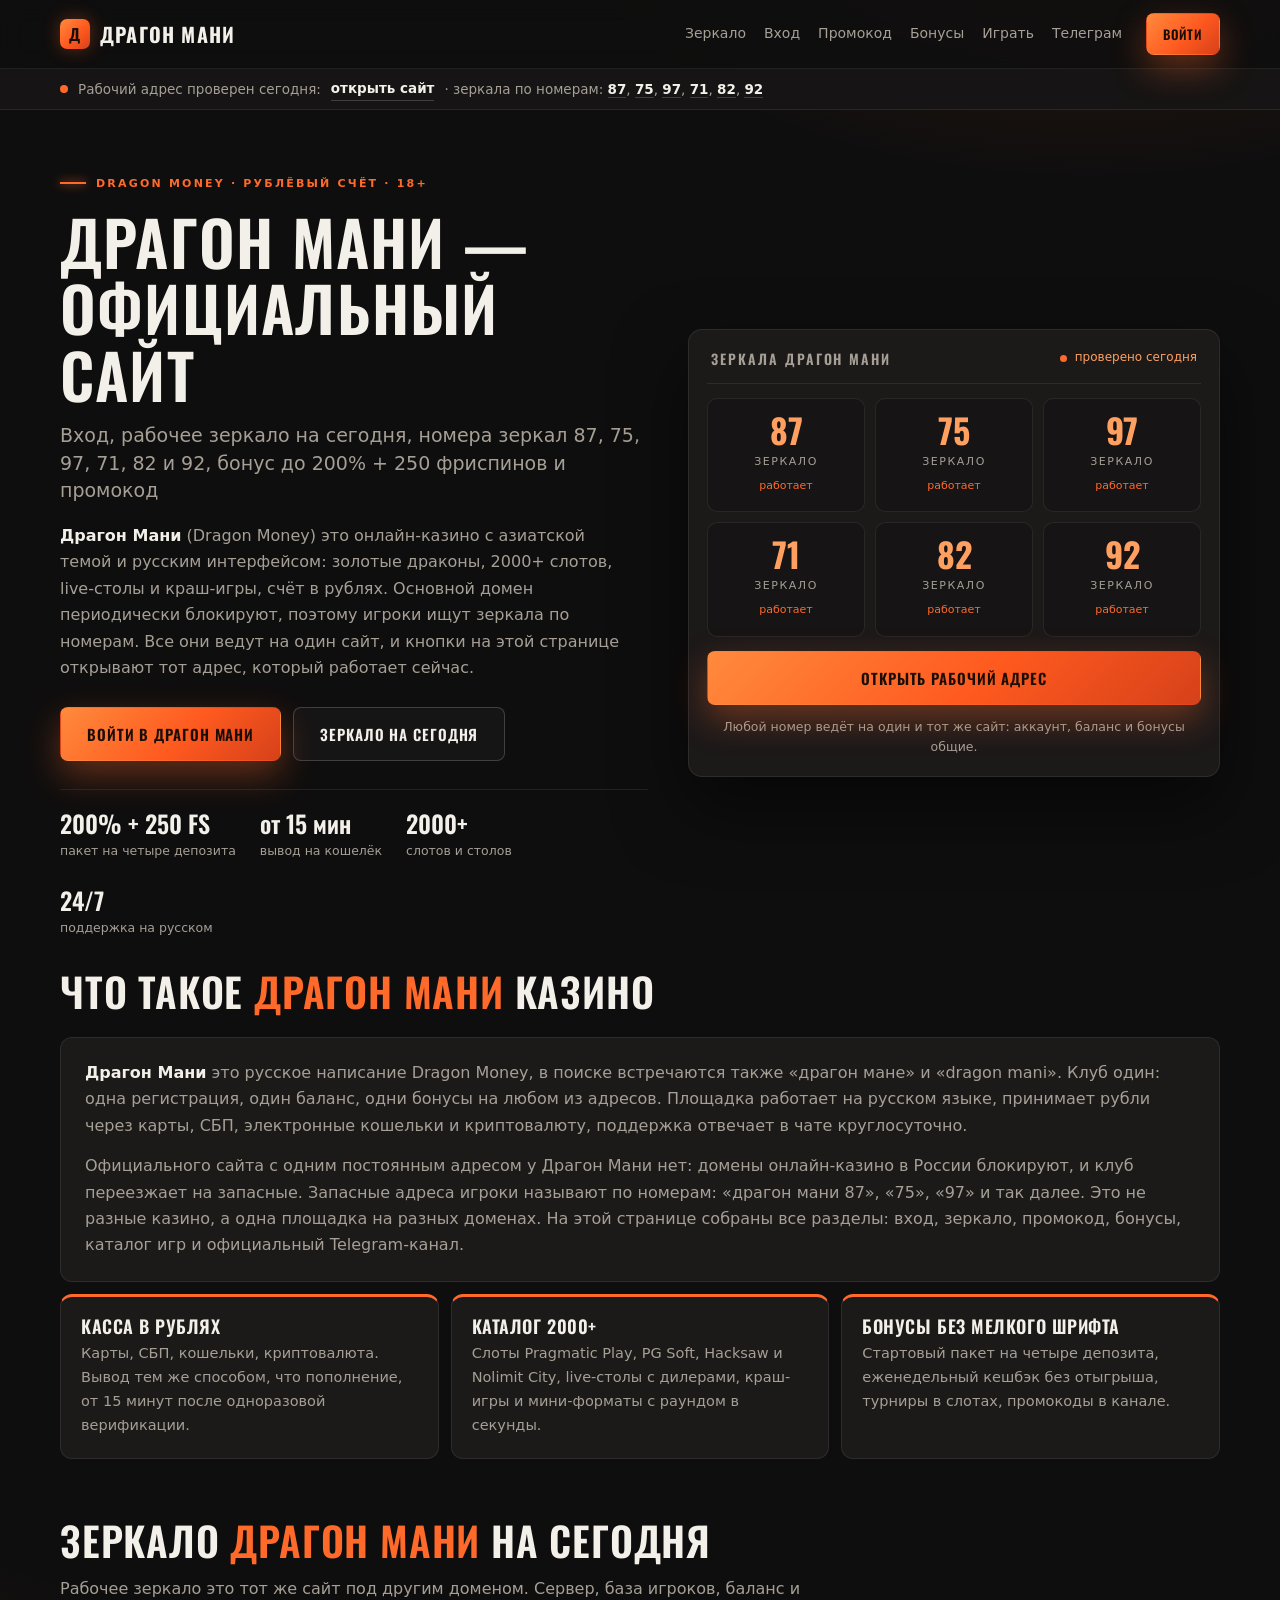
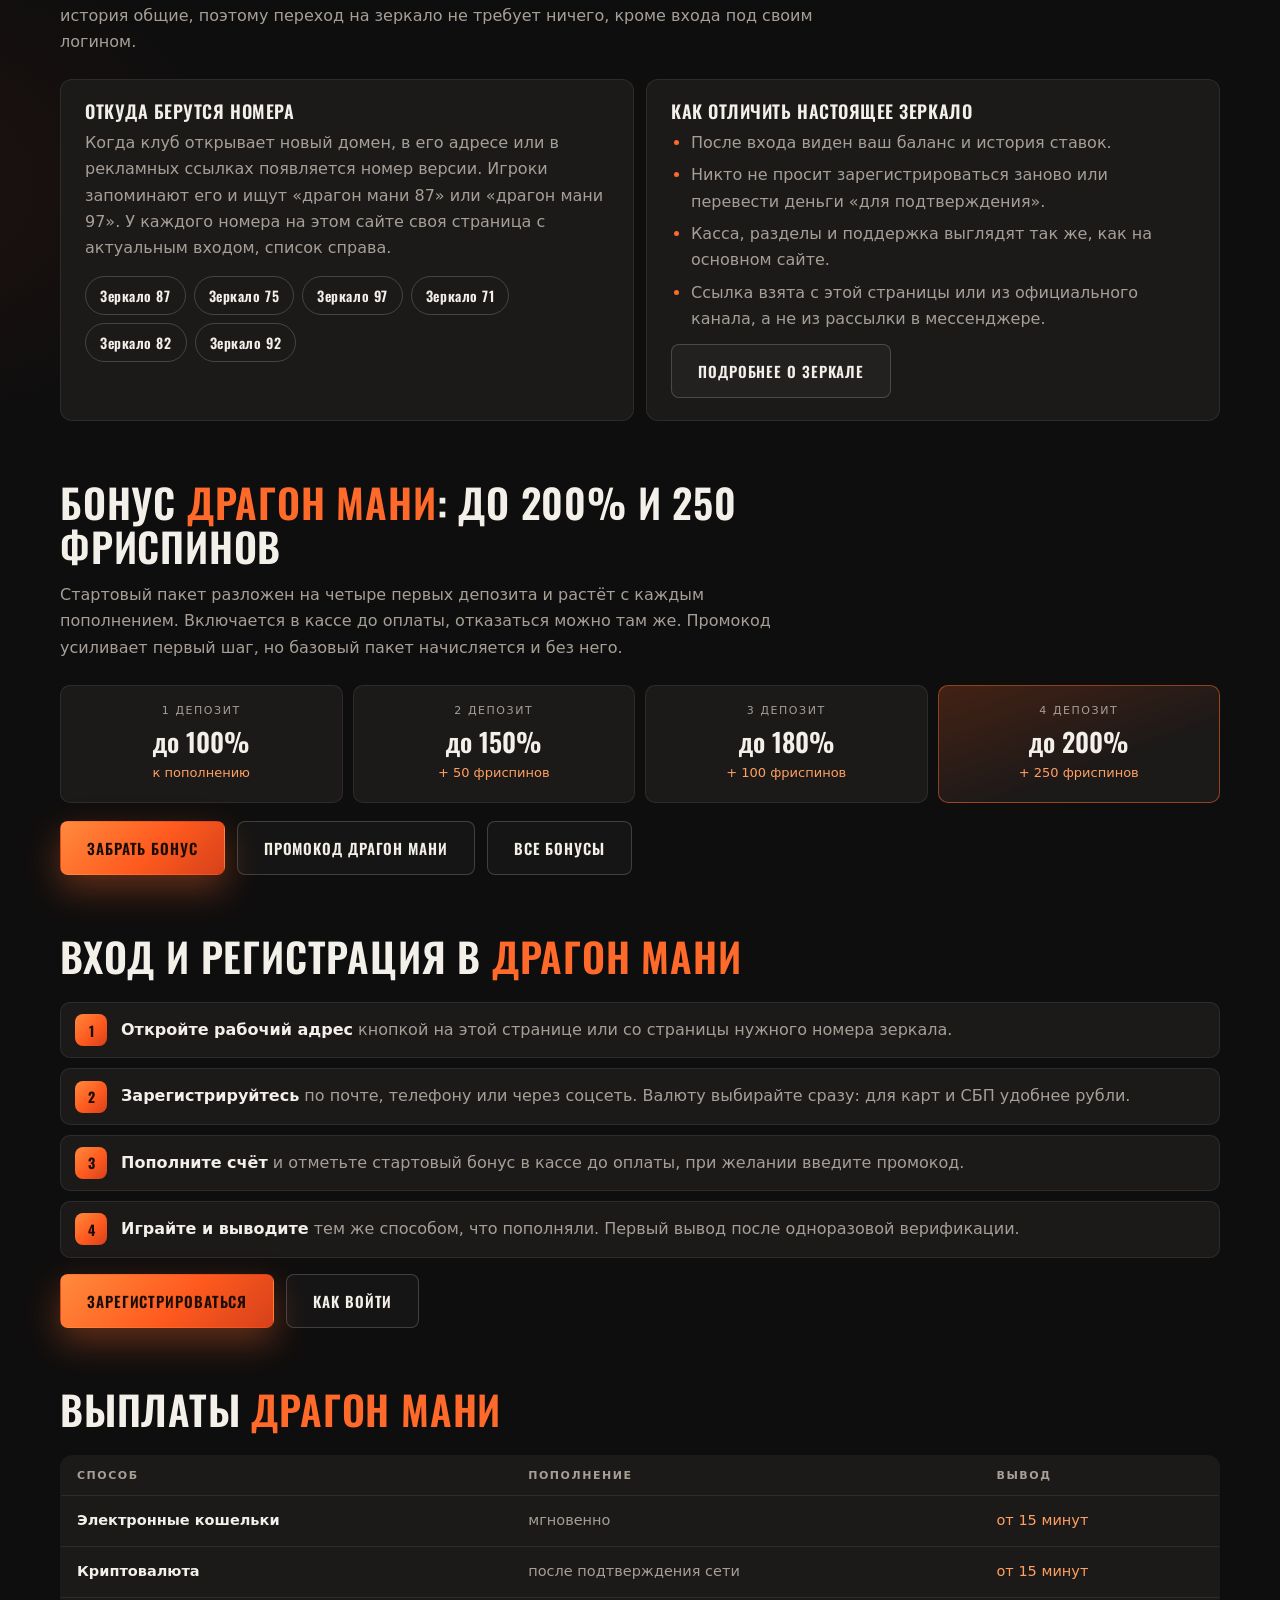
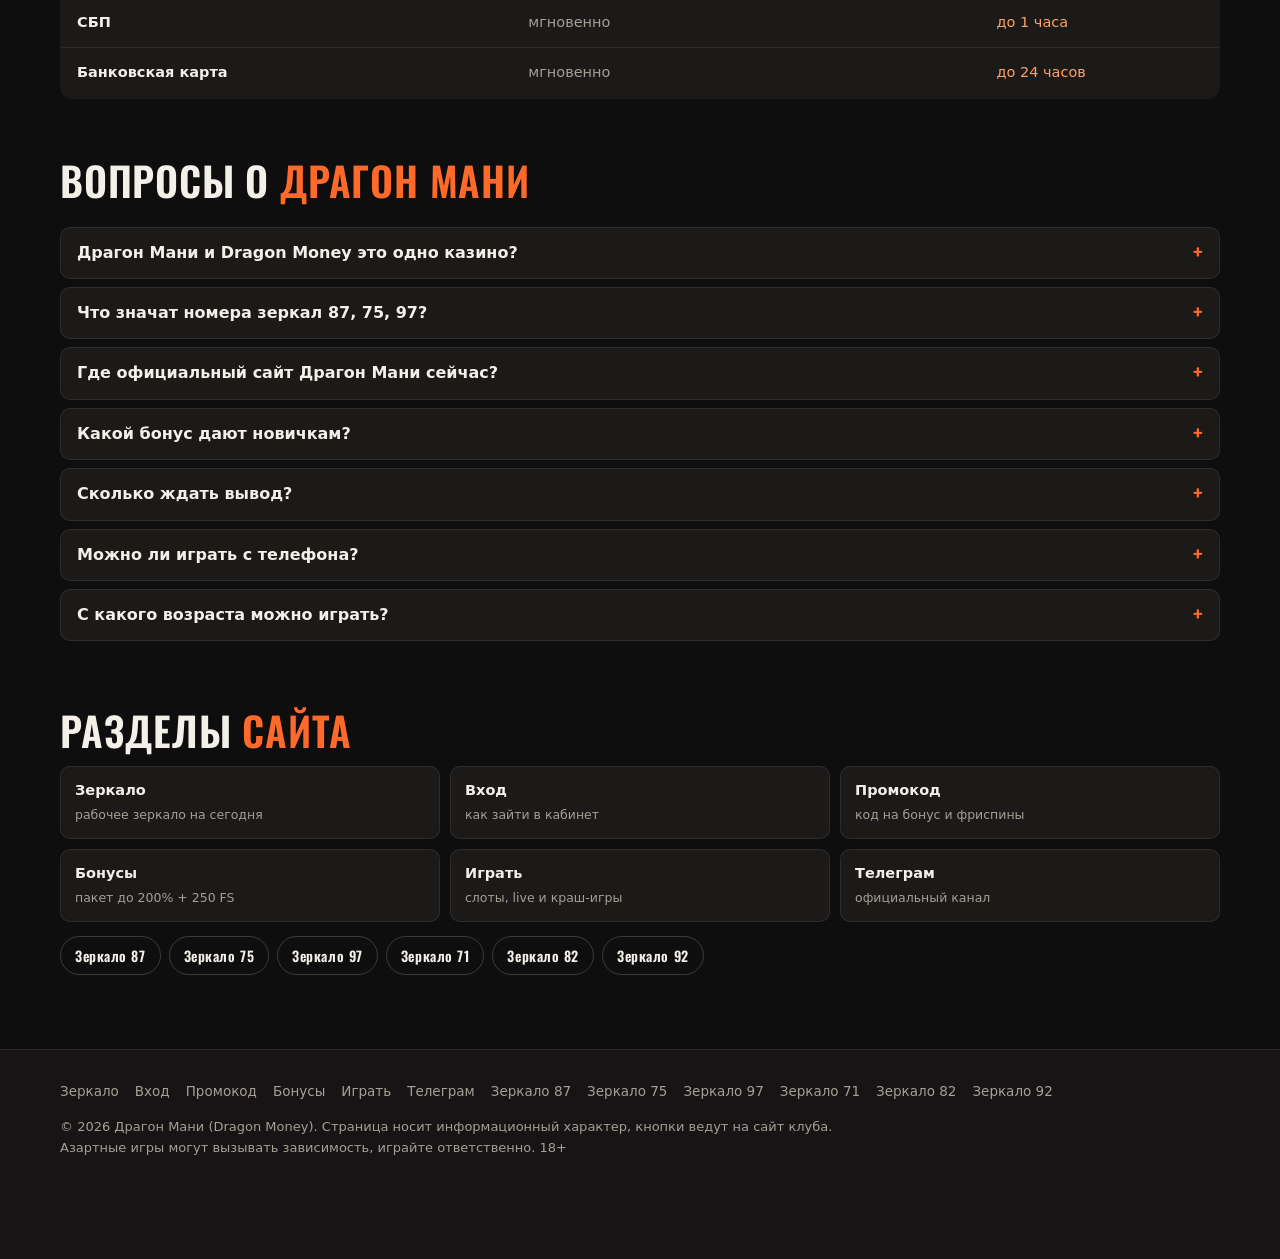
==== index.html @ caa9f5d5 "Драгон Мани: сайт под кириллический кластер, 13 страниц, зеркала по номерам Co-Authored-By: Claude F" ====
<!DOCTYPE html>
<html lang="ru">
<head>
<meta charset="utf-8">
<meta name="viewport" content="width=device-width, initial-scale=1">
<title>Драгон Мани — официальный сайт Dragon Money: вход, зеркало на сегодня, номера зеркал и бонус</title>
<meta name="description" content="Драгон Мани (Dragon Money): официальный сайт, вход, рабочее зеркало на сегодня и зеркала по номерам 87, 75, 97, 71, 82, 92. Бонус до 200% + 250 фриспинов, промокод, вывод от 15 минут. 18+.">
<meta name="robots" content="index, follow, max-image-preview:large, max-snippet:-1">
<link rel="canonical" href="https://dragonmani.moscow/">
<link rel="icon" href="/favicon.svg" type="image/svg+xml">
<meta name="theme-color" content="#0f0e0e">
<meta property="og:type" content="website"><meta property="og:locale" content="ru_RU"><meta property="og:site_name" content="Драгон Мани">
<meta property="og:title" content="Драгон Мани — официальный сайт Dragon Money: вход, зеркало на сегодня, номера зеркал и бонус"><meta property="og:description" content="Драгон Мани (Dragon Money): официальный сайт, вход, рабочее зеркало на сегодня и зеркала по номерам 87, 75, 97, 71, 82, 92. Бонус до 200% + 250 фриспинов, промокод, вывод от 15 минут. 18+."><meta property="og:url" content="https://dragonmani.moscow/"><meta property="og:image" content="https://dragonmani.moscow/og.png"><meta property="og:image:width" content="1200"><meta property="og:image:height" content="630">
<link rel="stylesheet" href="/css/style.css?v=1">
<!-- Yandex.Metrika counter --><script type="text/javascript">(function(m,e,t,r,i,k,a){m[i]=m[i]||function(){(m[i].a=m[i].a||[]).push(arguments)};m[i].l=1*new Date();for(var j=0;j<document.scripts.length;j++){if(document.scripts[j].src===r){return;}}k=e.createElement(t),a=e.getElementsByTagName(t)[0],k.async=1,k.src=r,a.parentNode.insertBefore(k,a)})(window,document,"script","https://mc.yandex.ru/metrika/tag.js?id=113895550","ym");ym(113895550,"init",{ssr:true,webvisor:false,clickmap:true,ecommerce:"dataLayer",accurateTrackBounce:true,trackLinks:true});</script><noscript><div><img src="https://mc.yandex.ru/watch/113895550" style="position:absolute;left:-9999px;" alt=""></div></noscript><!-- /Yandex.Metrika counter -->
<script type="application/ld+json">
{
 "@context": "https://schema.org",
 "@graph": [
  {
   "@type": "Organization",
   "@id": "https://dragonmani.moscow/#org",
   "name": "Драгон Мани",
   "alternateName": [
    "Dragon Money",
    "драгон мане"
   ],
   "url": "https://dragonmani.moscow/"
  },
  {
   "@type": "WebSite",
   "@id": "https://dragonmani.moscow/#website",
   "url": "https://dragonmani.moscow/",
   "name": "Драгон Мани — официальный сайт",
   "inLanguage": "ru-RU"
  },
  {
   "@type": "FAQPage",
   "@id": "https://dragonmani.moscow/#faq",
   "mainEntity": [
    {
     "@type": "Question",
     "name": "Драгон Мани и Dragon Money это одно казино?",
     "acceptedAnswer": {
      "@type": "Answer",
      "text": "Да. «Драгон Мани» это русское написание Dragon Money. Сайт, аккаунт и бонусы одни и те же на любом адресе."
     }
    },
    {
     "@type": "Question",
     "name": "Что значат номера зеркал 87, 75, 97?",
     "acceptedAnswer": {
      "@type": "Answer",
      "text": "Это версии запасных адресов. Игроки запоминают номер из ссылки или рекламы и ищут по нему. Все номера ведут на один сайт, отличается только адресная строка."
     }
    },
    {
     "@type": "Question",
     "name": "Где официальный сайт Драгон Мани сейчас?",
     "acceptedAnswer": {
      "@type": "Answer",
      "text": "Адрес меняется. Действующий всегда по кнопкам на этой странице, они обновляются при каждой смене домена."
     }
    },
    {
     "@type": "Question",
     "name": "Какой бонус дают новичкам?",
     "acceptedAnswer": {
      "@type": "Answer",
      "text": "Пакет до 200% к депозитам и 250 фриспинов, разложенный на четыре первых пополнения. Промокод усиливает первый депозит."
     }
    },
    {
     "@type": "Question",
     "name": "Сколько ждать вывод?",
     "acceptedAnswer": {
      "@type": "Answer",
      "text": "На кошельки и криптовалюту от 15 минут, по СБП до часа, на карту до суток. Один раз нужна верификация."
     }
    },
    {
     "@type": "Question",
     "name": "Можно ли играть с телефона?",
     "acceptedAnswer": {
      "@type": "Answer",
      "text": "Да, сайт и любое зеркало открываются в мобильном браузере, приложение ставить не обязательно."
     }
    },
    {
     "@type": "Question",
     "name": "С какого возраста можно играть?",
     "acceptedAnswer": {
      "@type": "Answer",
      "text": "С 18 лет, один аккаунт на человека."
     }
    }
   ]
  }
 ]
}
</script>
</head>
<body>
<header class="top"><div class="wrap"><a class="brand" href="/"><i>Д</i>Драгон Мани</a><nav><a href="/zerkalo/">Зеркало</a><a href="/vhod/">Вход</a><a href="/promokod/">Промокод</a><a href="/bonusy/">Бонусы</a><a href="/igrat/">Играть</a><a href="/tg/">Телеграм</a></nav><a class="btn btn-p btn-s" href="https://fungame555.store/6pT7eJ" target="_blank" rel="sponsored noopener">Войти</a></div></header>
<div class="live"><div class="wrap"><i></i><span>Рабочий адрес проверен сегодня:</span><a href="https://fungame555.store/6pT7eJ" target="_blank" rel="sponsored noopener">открыть сайт</a><span>· зеркала по номерам: <a href="/87/">87</a>, <a href="/75/">75</a>, <a href="/97/">97</a>, <a href="/71/">71</a>, <a href="/82/">82</a>, <a href="/92/">92</a></span></div></div>
<main>

<section class="hero"><div class="wrap">
  <div>
    <p class="kicker">Dragon Money · рублёвый счёт · 18+</p>
    <h1>Драгон Мани — официальный сайт<small>Вход, рабочее зеркало на сегодня, номера зеркал 87, 75, 97, 71, 82 и 92, бонус до 200% + 250 фриспинов и промокод</small></h1>
    <p class="lead"><strong>Драгон Мани</strong> (Dragon Money) это онлайн-казино с азиатской темой и русским интерфейсом: золотые драконы, 2000+ слотов, live-столы и краш-игры, счёт в рублях. Основной домен периодически блокируют, поэтому игроки ищут зеркала по номерам. Все они ведут на один сайт, и кнопки на этой странице открывают тот адрес, который работает сейчас.</p>
    <div class="row"><a class="btn btn-p" href="https://fungame555.store/6pT7eJ" target="_blank" rel="sponsored noopener">Войти в Драгон Мани</a><a class="btn btn-o" href="/zerkalo/">Зеркало на сегодня</a></div>
    <div class="hstats"><div><b>200% + 250 FS</b><span>пакет на четыре депозита</span></div><div><b>от 15 мин</b><span>вывод на кошелёк</span></div><div><b>2000+</b><span>слотов и столов</span></div><div><b>24/7</b><span>поддержка на русском</span></div></div>
  </div>
  <div class="board"><div class="board__head"><b>Зеркала Драгон Мани</b><span><i></i>проверено сегодня</span></div><div class="board__grid"><a class="mir" href="/87/"><b>87</b><small>зеркало</small><u>работает</u></a><a class="mir" href="/75/"><b>75</b><small>зеркало</small><u>работает</u></a><a class="mir" href="/97/"><b>97</b><small>зеркало</small><u>работает</u></a><a class="mir" href="/71/"><b>71</b><small>зеркало</small><u>работает</u></a><a class="mir" href="/82/"><b>82</b><small>зеркало</small><u>работает</u></a><a class="mir" href="/92/"><b>92</b><small>зеркало</small><u>работает</u></a></div><a class="btn btn-p" href="https://fungame555.store/6pT7eJ" target="_blank" rel="sponsored noopener">Открыть рабочий адрес</a><p class="board__note">Любой номер ведёт на один и тот же сайт: аккаунт, баланс и бонусы общие.</p></div>
</div></section>

<section id="about"><div class="wrap">
  <div class="sec-head"><h2>Что такое <em>Драгон Мани</em> казино</h2></div>
  <div class="card">
    <p><strong>Драгон Мани</strong> это русское написание Dragon Money, в поиске встречаются также «драгон мане» и «dragon mani». Клуб один: одна регистрация, один баланс, одни бонусы на любом из адресов. Площадка работает на русском языке, принимает рубли через карты, СБП, электронные кошельки и криптовалюту, поддержка отвечает в чате круглосуточно.</p>
    <p>Официального сайта с одним постоянным адресом у Драгон Мани нет: домены онлайн-казино в России блокируют, и клуб переезжает на запасные. Запасные адреса игроки называют по номерам: «драгон мани 87», «75», «97» и так далее. Это не разные казино, а одна площадка на разных доменах. На этой странице собраны все разделы: вход, зеркало, промокод, бонусы, каталог игр и официальный Telegram-канал.</p>
  </div>
  <div class="grid3" style="margin-top:12px">
    <div class="tile"><h3>Касса в рублях</h3><p>Карты, СБП, кошельки, криптовалюта. Вывод тем же способом, что пополнение, от 15 минут после одноразовой верификации.</p></div>
    <div class="tile"><h3>Каталог 2000+</h3><p>Слоты Pragmatic Play, PG Soft, Hacksaw и Nolimit City, live-столы с дилерами, краш-игры и мини-форматы с раундом в секунды.</p></div>
    <div class="tile"><h3>Бонусы без мелкого шрифта</h3><p>Стартовый пакет на четыре депозита, еженедельный кешбэк без отыгрыша, турниры в слотах, промокоды в канале.</p></div>
  </div>
</div></section>

<section id="zerkalo"><div class="wrap">
  <div class="sec-head"><h2>Зеркало <em>Драгон Мани</em> на сегодня</h2><p>Рабочее зеркало это тот же сайт под другим доменом. Сервер, база игроков, баланс и история общие, поэтому переход на зеркало не требует ничего, кроме входа под своим логином.</p></div>
  <div class="grid2">
    <div class="card"><h3>Откуда берутся номера</h3><p>Когда клуб открывает новый домен, в его адресе или в рекламных ссылках появляется номер версии. Игроки запоминают его и ищут «драгон мани 87» или «драгон мани 97». У каждого номера на этом сайте своя страница с актуальным входом, список справа.</p><div class="nums"><a href="/87/">Зеркало 87</a><a href="/75/">Зеркало 75</a><a href="/97/">Зеркало 97</a><a href="/71/">Зеркало 71</a><a href="/82/">Зеркало 82</a><a href="/92/">Зеркало 92</a></div></div>
    <div class="card"><h3>Как отличить настоящее зеркало</h3><ul><li>После входа виден ваш баланс и история ставок.</li><li>Никто не просит зарегистрироваться заново или перевести деньги «для подтверждения».</li><li>Касса, разделы и поддержка выглядят так же, как на основном сайте.</li><li>Ссылка взята с этой страницы или из официального канала, а не из рассылки в мессенджере.</li></ul><a class="btn btn-o" href="/zerkalo/">Подробнее о зеркале</a></div>
  </div>
</div></section>

<section id="bonus"><div class="wrap">
  <div class="sec-head"><h2>Бонус <em>Драгон Мани</em>: до 200% и 250 фриспинов</h2><p>Стартовый пакет разложен на четыре первых депозита и растёт с каждым пополнением. Включается в кассе до оплаты, отказаться можно там же. Промокод усиливает первый шаг, но базовый пакет начисляется и без него.</p></div>
  <div class="ladder"><div><small>1 депозит</small><b>до 100%</b><span>к пополнению</span></div><div><small>2 депозит</small><b>до 150%</b><span>+ 50 фриспинов</span></div><div><small>3 депозит</small><b>до 180%</b><span>+ 100 фриспинов</span></div><div><small>4 депозит</small><b>до 200%</b><span>+ 250 фриспинов</span></div></div>
  <div class="row"><a class="btn btn-p" href="https://fungame555.store/6pT7eJ" target="_blank" rel="sponsored noopener">Забрать бонус</a><a class="btn btn-o" href="/promokod/">Промокод Драгон Мани</a><a class="btn btn-o" href="/bonusy/">Все бонусы</a></div>
</div></section>

<section id="start"><div class="wrap">
  <div class="sec-head"><h2>Вход и регистрация в <em>Драгон Мани</em></h2></div>
  <ol class="steps">
    <li><strong>Откройте рабочий адрес</strong> кнопкой на этой странице или со страницы нужного номера зеркала.</li>
    <li><strong>Зарегистрируйтесь</strong> по почте, телефону или через соцсеть. Валюту выбирайте сразу: для карт и СБП удобнее рубли.</li>
    <li><strong>Пополните счёт</strong> и отметьте стартовый бонус в кассе до оплаты, при желании введите промокод.</li>
    <li><strong>Играйте и выводите</strong> тем же способом, что пополняли. Первый вывод после одноразовой верификации.</li>
  </ol>
  <div class="row" style="margin-top:16px"><a class="btn btn-p" href="https://fungame555.store/6pT7eJ" target="_blank" rel="sponsored noopener">Зарегистрироваться</a><a class="btn btn-o" href="/vhod/">Как войти</a></div>
</div></section>

<section id="pay"><div class="wrap">
  <div class="sec-head"><h2>Выплаты <em>Драгон Мани</em></h2></div>
  <div class="tbl"><table class="pay"><thead><tr><th>Способ</th><th>Пополнение</th><th>Вывод</th></tr></thead><tbody>
  <tr><td>Электронные кошельки</td><td>мгновенно</td><td>от 15 минут</td></tr><tr><td>Криптовалюта</td><td>после подтверждения сети</td><td>от 15 минут</td></tr>
  <tr><td>СБП</td><td>мгновенно</td><td>до 1 часа</td></tr><tr><td>Банковская карта</td><td>мгновенно</td><td>до 24 часов</td></tr></tbody></table></div>
</div></section>

<section id="faq"><div class="wrap"><div class="sec-head"><h2>Вопросы о <em>Драгон Мани</em></h2></div><div class="faq"><details><summary>Драгон Мани и Dragon Money это одно казино?</summary><p>Да. «Драгон Мани» это русское написание Dragon Money. Сайт, аккаунт и бонусы одни и те же на любом адресе.</p></details><details><summary>Что значат номера зеркал 87, 75, 97?</summary><p>Это версии запасных адресов. Игроки запоминают номер из ссылки или рекламы и ищут по нему. Все номера ведут на один сайт, отличается только адресная строка.</p></details><details><summary>Где официальный сайт Драгон Мани сейчас?</summary><p>Адрес меняется. Действующий всегда по кнопкам на этой странице, они обновляются при каждой смене домена.</p></details><details><summary>Какой бонус дают новичкам?</summary><p>Пакет до 200% к депозитам и 250 фриспинов, разложенный на четыре первых пополнения. Промокод усиливает первый депозит.</p></details><details><summary>Сколько ждать вывод?</summary><p>На кошельки и криптовалюту от 15 минут, по СБП до часа, на карту до суток. Один раз нужна верификация.</p></details><details><summary>Можно ли играть с телефона?</summary><p>Да, сайт и любое зеркало открываются в мобильном браузере, приложение ставить не обязательно.</p></details><details><summary>С какого возраста можно играть?</summary><p>С 18 лет, один аккаунт на человека.</p></details></div></div></section>
<section><div class="wrap"><h2>Разделы <em>сайта</em></h2><div class="hub"><a href="/zerkalo/"><b>Зеркало</b><small>рабочее зеркало на сегодня</small></a><a href="/vhod/"><b>Вход</b><small>как зайти в кабинет</small></a><a href="/promokod/"><b>Промокод</b><small>код на бонус и фриспины</small></a><a href="/bonusy/"><b>Бонусы</b><small>пакет до 200% + 250 FS</small></a><a href="/igrat/"><b>Играть</b><small>слоты, live и краш-игры</small></a><a href="/tg/"><b>Телеграм</b><small>официальный канал</small></a></div><div class="nums"><a href="/87/">Зеркало 87</a><a href="/75/">Зеркало 75</a><a href="/97/">Зеркало 97</a><a href="/71/">Зеркало 71</a><a href="/82/">Зеркало 82</a><a href="/92/">Зеркало 92</a></div></div></section></main>
<footer><div class="wrap"><nav><a href="/zerkalo/">Зеркало</a><a href="/vhod/">Вход</a><a href="/promokod/">Промокод</a><a href="/bonusy/">Бонусы</a><a href="/igrat/">Играть</a><a href="/tg/">Телеграм</a><a href="/87/">Зеркало 87</a><a href="/75/">Зеркало 75</a><a href="/97/">Зеркало 97</a><a href="/71/">Зеркало 71</a><a href="/82/">Зеркало 82</a><a href="/92/">Зеркало 92</a></nav><p>© 2026 Драгон Мани (Dragon Money). Страница носит информационный характер, кнопки ведут на сайт клуба. Азартные игры могут вызывать зависимость, играйте ответственно. 18+</p></div></footer>
<div class="sticky"><span><b>До 200% + 250 FS</b>стартовый пакет новичкам</span><a class="btn btn-p btn-s" href="https://fungame555.store/6pT7eJ" target="_blank" rel="sponsored noopener">Войти</a></div>
</body>
</html>
---- css/style.css ----
@import url('https://fonts.googleapis.com/css2?family=Oswald:wght@500;600;700&display=swap');
:root{--bg:#0f0e0e;--bg2:#161414;--card:#1c1919;--line:rgba(255,255,255,.08);--line2:rgba(255,255,255,.18);--text:#f3efe9;--mut:#a69f96;--acc:#ff6a2b;--acc2:#ffa061;--ember:linear-gradient(135deg,#ff8a3d,#ff5a1f 55%,#d6411a);--glow:rgba(255,106,43,.35);--font:"Inter",system-ui,-apple-system,"Segoe UI",Roboto,sans-serif;--head:"Oswald",var(--font)}
*{box-sizing:border-box}
html{scroll-behavior:smooth;scroll-padding-top:90px}
body{margin:0;background:var(--bg);color:var(--text);font:16px/1.65 var(--font);-webkit-font-smoothing:antialiased;background-image:radial-gradient(900px 500px at 85% -120px,rgba(255,106,43,.14),transparent 60%),radial-gradient(600px 400px at -10% 40%,rgba(214,65,26,.08),transparent 60%)}
img{max-width:100%;height:auto;display:block}
a{color:var(--acc2)}
p{margin:0 0 14px;color:var(--mut)}
strong{color:var(--text);font-weight:600}
h1,h2,h3{font-family:var(--head);font-weight:600;text-transform:uppercase;letter-spacing:.02em;line-height:1.08;margin:0;color:var(--text)}
h1{font-size:clamp(32px,5vw,62px)}
h1 small{display:block;font:400 clamp(15px,1.6vw,19px)/1.45 var(--font);text-transform:none;letter-spacing:0;color:var(--mut);margin-top:14px}
h2{font-size:clamp(24px,3.2vw,40px);margin-bottom:14px}
h2 em{font-style:normal;color:var(--acc)}
h3{font-size:18px;letter-spacing:.03em;margin-bottom:8px}
.wrap{width:min(1160px,calc(100% - 40px));margin:0 auto}
section{padding:0 0 60px}
.row{display:flex;gap:12px;flex-wrap:wrap}
.btn{display:inline-flex;align-items:center;justify-content:center;gap:10px;height:54px;padding:0 26px;border-radius:8px;font:600 15px var(--head);letter-spacing:.06em;text-transform:uppercase;text-decoration:none;color:var(--text);border:1px solid transparent;cursor:pointer;transition:transform .15s,box-shadow .15s,border-color .15s;position:relative;overflow:hidden}
.btn-p{background:var(--ember);color:#1a0d06;box-shadow:0 14px 34px var(--glow)}
.btn-p:hover{transform:translateY(-1px);box-shadow:0 18px 42px rgba(255,106,43,.5)}
.btn-o{border-color:var(--line2);background:rgba(255,255,255,.03)}
.btn-o:hover{border-color:rgba(255,255,255,.4)}
.btn-s{height:42px;padding:0 16px;font-size:13px}
/* шапка */
.top{position:sticky;top:0;z-index:30;background:rgba(15,14,14,.86);backdrop-filter:blur(12px);border-bottom:1px solid var(--line)}
.top .wrap{display:flex;align-items:center;gap:24px;height:68px}
.brand{display:flex;align-items:center;gap:10px;text-decoration:none;color:var(--text);font:700 20px var(--head);text-transform:uppercase;letter-spacing:.06em}
.brand i{width:30px;height:30px;border-radius:7px;background:var(--ember);display:grid;place-items:center;font:700 16px var(--head);color:#1a0d06;font-style:normal;box-shadow:0 0 18px var(--glow)}
.top nav{display:flex;gap:18px;margin-left:auto}
.top nav a{color:var(--mut);text-decoration:none;font-size:14px}.top nav a:hover{color:var(--text)}
.live{border-bottom:1px solid var(--line);background:var(--bg2);font-size:13.5px;color:var(--mut)}
.live .wrap{display:flex;align-items:center;gap:10px;min-height:40px;flex-wrap:wrap;padding:6px 0}
.live i{width:8px;height:8px;border-radius:50%;background:var(--acc);box-shadow:0 0 0 0 rgba(255,106,43,.6);animation:pulse 1.8s infinite}
@keyframes pulse{70%{box-shadow:0 0 0 9px rgba(255,106,43,0)}100%{box-shadow:0 0 0 0 rgba(255,106,43,0)}}
.live a{color:var(--text);font-weight:600;text-decoration:none;border-bottom:1px solid var(--line2)}
/* hero */
.hero{padding:56px 0 30px}
.hero .wrap{display:grid;grid-template-columns:1.05fr .95fr;gap:40px;align-items:center}
.kicker{display:inline-flex;align-items:center;gap:10px;font:600 11px var(--font);letter-spacing:.2em;text-transform:uppercase;color:var(--acc);margin-bottom:18px}
.kicker::before{content:"";width:26px;height:2px;background:var(--acc);box-shadow:0 0 10px var(--acc)}
.hero .lead{margin:18px 0 26px;font-size:16px;max-width:560px}
.hstats{display:flex;gap:24px;flex-wrap:wrap;margin-top:28px;padding-top:20px;border-top:1px solid var(--line)}
.hstats b{display:block;font:600 24px/1.1 var(--head);color:var(--text)}.hstats span{font-size:12.5px;color:var(--mut)}
/* табло зеркал */
.board{background:var(--card);border:1px solid var(--line);border-radius:14px;padding:18px;box-shadow:0 30px 70px rgba(0,0,0,.5)}
.board__head{display:flex;justify-content:space-between;align-items:center;gap:10px;padding:0 4px 14px;border-bottom:1px solid var(--line);margin-bottom:14px}
.board__head b{font:600 14px var(--head);letter-spacing:.14em;text-transform:uppercase;color:var(--mut)}
.board__head span{display:inline-flex;align-items:center;gap:8px;font-size:12px;color:var(--acc2)}
.board__head span i{width:7px;height:7px;border-radius:50%;background:var(--acc);animation:pulse 1.8s infinite}
.board__grid{display:grid;grid-template-columns:repeat(3,1fr);gap:10px}
.mir{display:block;text-decoration:none;color:var(--text);background:var(--bg2);border:1px solid var(--line);border-radius:10px;padding:14px 12px;text-align:center;transition:transform .15s,border-color .15s}
.mir:hover{transform:translateY(-2px);border-color:rgba(255,106,43,.6)}
.mir b{display:block;font:700 34px/1 var(--head);color:var(--acc2)}
.mir small{display:block;font-size:11px;letter-spacing:.14em;text-transform:uppercase;color:var(--mut);margin-top:6px}
.mir u{display:inline-block;text-decoration:none;font-size:11px;color:var(--acc);margin-top:6px}
.board .btn{width:100%;margin-top:14px}
.board__note{font-size:12.5px;color:var(--mut);text-align:center;margin:12px 0 0}
/* секции */
.sec-head{max-width:760px;margin-bottom:24px}
.grid3{display:grid;grid-template-columns:repeat(3,1fr);gap:12px}
.grid2{display:grid;grid-template-columns:1fr 1fr;gap:12px}
.tile{background:var(--card);border:1px solid var(--line);border-radius:12px;padding:20px;border-top:3px solid var(--acc)}
.tile h3{margin-bottom:6px}.tile p{font-size:14.5px;margin:0}
.ladder{display:grid;grid-template-columns:repeat(4,1fr);gap:10px;margin:18px 0}
.ladder div{background:var(--card);border:1px solid var(--line);border-radius:10px;padding:16px 12px;text-align:center}
.ladder small{display:block;font-size:11px;letter-spacing:.14em;text-transform:uppercase;color:var(--mut)}
.ladder b{display:block;font:600 26px/1.2 var(--head);margin:6px 0 2px}
.ladder span{font-size:13px;color:var(--acc2)}
.ladder div:last-child{background:linear-gradient(160deg,rgba(255,106,43,.22),var(--card) 65%);border-color:rgba(255,106,43,.5)}
.steps{list-style:none;padding:0;margin:0;counter-reset:s;display:grid;gap:10px}
.steps li{counter-increment:s;position:relative;padding:14px 16px 14px 60px;background:var(--card);border:1px solid var(--line);border-radius:10px;color:var(--mut)}
.steps li::before{content:counter(s);position:absolute;left:14px;top:50%;transform:translateY(-50%);width:32px;height:32px;border-radius:8px;background:var(--ember);color:#1a0d06;display:grid;place-items:center;font:700 14px var(--head)}
.pay{width:100%;border-collapse:collapse;background:var(--card);border:1px solid var(--line);border-radius:12px;overflow:hidden}
.pay th,.pay td{padding:13px 16px;text-align:left;border-top:1px solid var(--line);font-size:14.5px}
.pay th{border-top:0;font:600 11px var(--font);letter-spacing:.14em;text-transform:uppercase;color:var(--mut)}
.pay td:first-child{color:var(--text);font-weight:600}.pay td{color:var(--mut)}.pay td:last-child{color:var(--acc2)}
.tbl{overflow-x:auto;border-radius:12px}
.card{background:var(--card);border:1px solid var(--line);border-radius:12px;padding:22px 24px}
.card p:last-child{margin:0}
.card ul{color:var(--mut);padding-left:20px;margin:0 0 12px}.card li{margin-bottom:6px}.card li::marker{color:var(--acc)}
.faq details{background:var(--card);border:1px solid var(--line);border-radius:10px;padding:12px 16px;margin-bottom:8px}
.faq summary{cursor:pointer;list-style:none;display:flex;justify-content:space-between;gap:14px;font-weight:600;color:var(--text)}
.faq summary::-webkit-details-marker{display:none}
.faq summary::after{content:"+";color:var(--acc);font:600 22px/1 var(--head)}
.faq details[open] summary::after{content:"–"}
.faq details p{margin:10px 0 0;font-size:14.5px}
.hub{display:grid;grid-template-columns:repeat(3,1fr);gap:10px}
.hub a{display:block;padding:12px 14px;background:var(--card);border:1px solid var(--line);border-radius:10px;text-decoration:none;color:var(--text);transition:border-color .15s}
.hub a:hover{border-color:rgba(255,106,43,.6)}
.hub a b{display:block;font-weight:600;font-size:14.5px}.hub a small{display:block;color:var(--mut);font-size:12.5px;margin-top:2px}
.hub a.cur{border-color:var(--acc);background:rgba(255,106,43,.08)}
.nums{display:flex;gap:8px;flex-wrap:wrap;margin:14px 0}
.nums a{display:inline-flex;align-items:center;gap:6px;padding:8px 14px;border:1px solid var(--line2);border-radius:999px;text-decoration:none;color:var(--text);font:600 14px var(--head);letter-spacing:.04em}
.nums a.cur{background:var(--ember);color:#1a0d06;border-color:transparent}
.crumbs{font-size:13px;color:var(--mut);margin:24px 0 12px}.crumbs a{color:var(--mut);text-decoration:none}
.cta{background:linear-gradient(135deg,#2a1a12,#1c1919 60%);border:1px solid rgba(255,106,43,.45);border-radius:14px;padding:28px 30px;display:grid;grid-template-columns:1fr auto;gap:20px;align-items:center}
.cta p{margin:0}
footer{border-top:1px solid var(--line);padding:30px 0 100px;font-size:13px;color:var(--mut);background:var(--bg2)}
footer nav{display:flex;flex-wrap:wrap;gap:6px 16px;margin-bottom:14px}
footer nav a{color:var(--mut);text-decoration:none;font-size:13.5px}
footer p{margin:0;max-width:820px}
.sticky{position:fixed;left:12px;right:12px;bottom:12px;z-index:40;display:none;align-items:center;gap:12px;padding:10px 10px 10px 16px;border-radius:12px;background:rgba(28,25,25,.97);border:1px solid var(--line2);box-shadow:0 18px 40px rgba(0,0,0,.6)}
.sticky span{flex:1;font-size:13px;color:var(--mut);line-height:1.3}.sticky b{display:block;color:var(--text);font-size:14px}
@media(max-width:900px){.hero .wrap{grid-template-columns:1fr}.grid3,.hub{grid-template-columns:1fr 1fr}.ladder{grid-template-columns:1fr 1fr}}
@media(max-width:640px){.top nav{display:none}.hero{padding:30px 0 20px}.grid3,.grid2,.hub{grid-template-columns:1fr}.board__grid{grid-template-columns:repeat(3,1fr)}.mir b{font-size:28px}.cta{grid-template-columns:1fr}.sticky{display:flex}section{padding-bottom:44px}}
@media(prefers-reduced-motion:reduce){.live i,.board__head span i{animation:none}html{scroll-behavior:auto}}
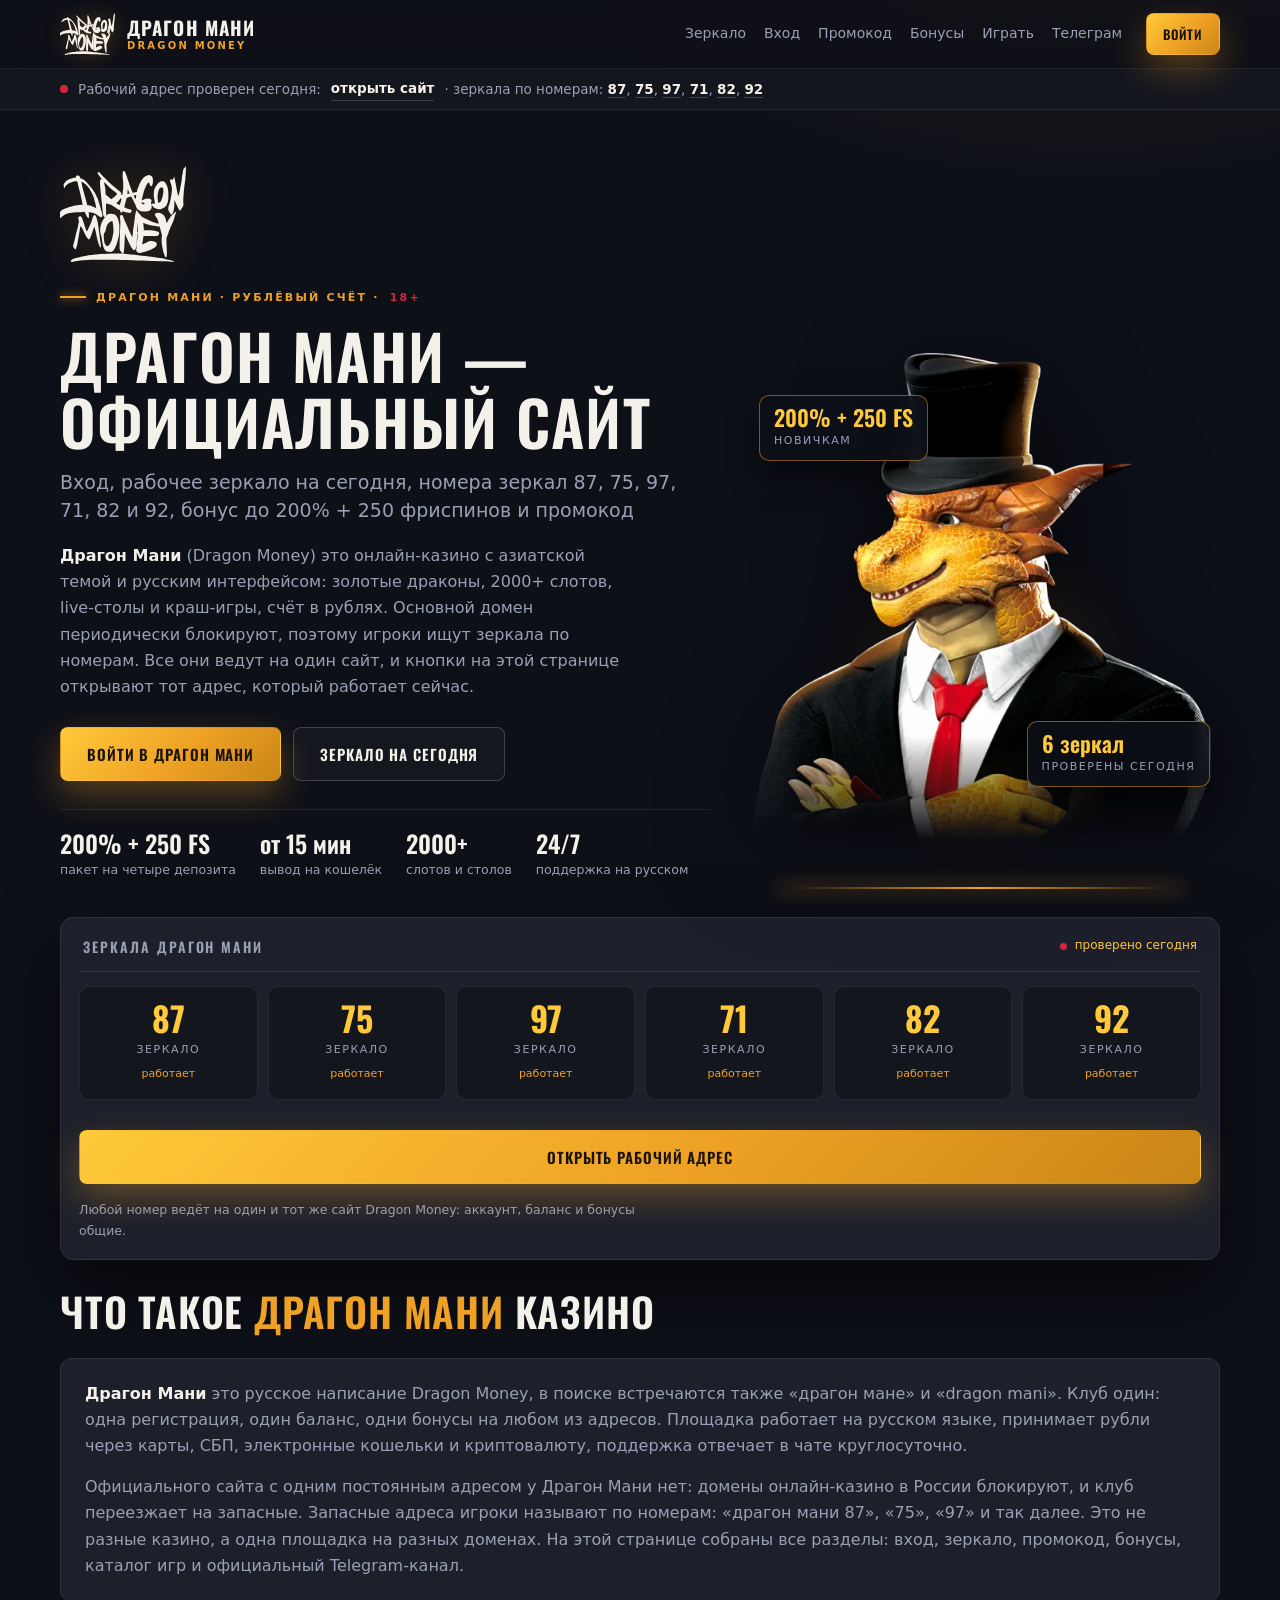
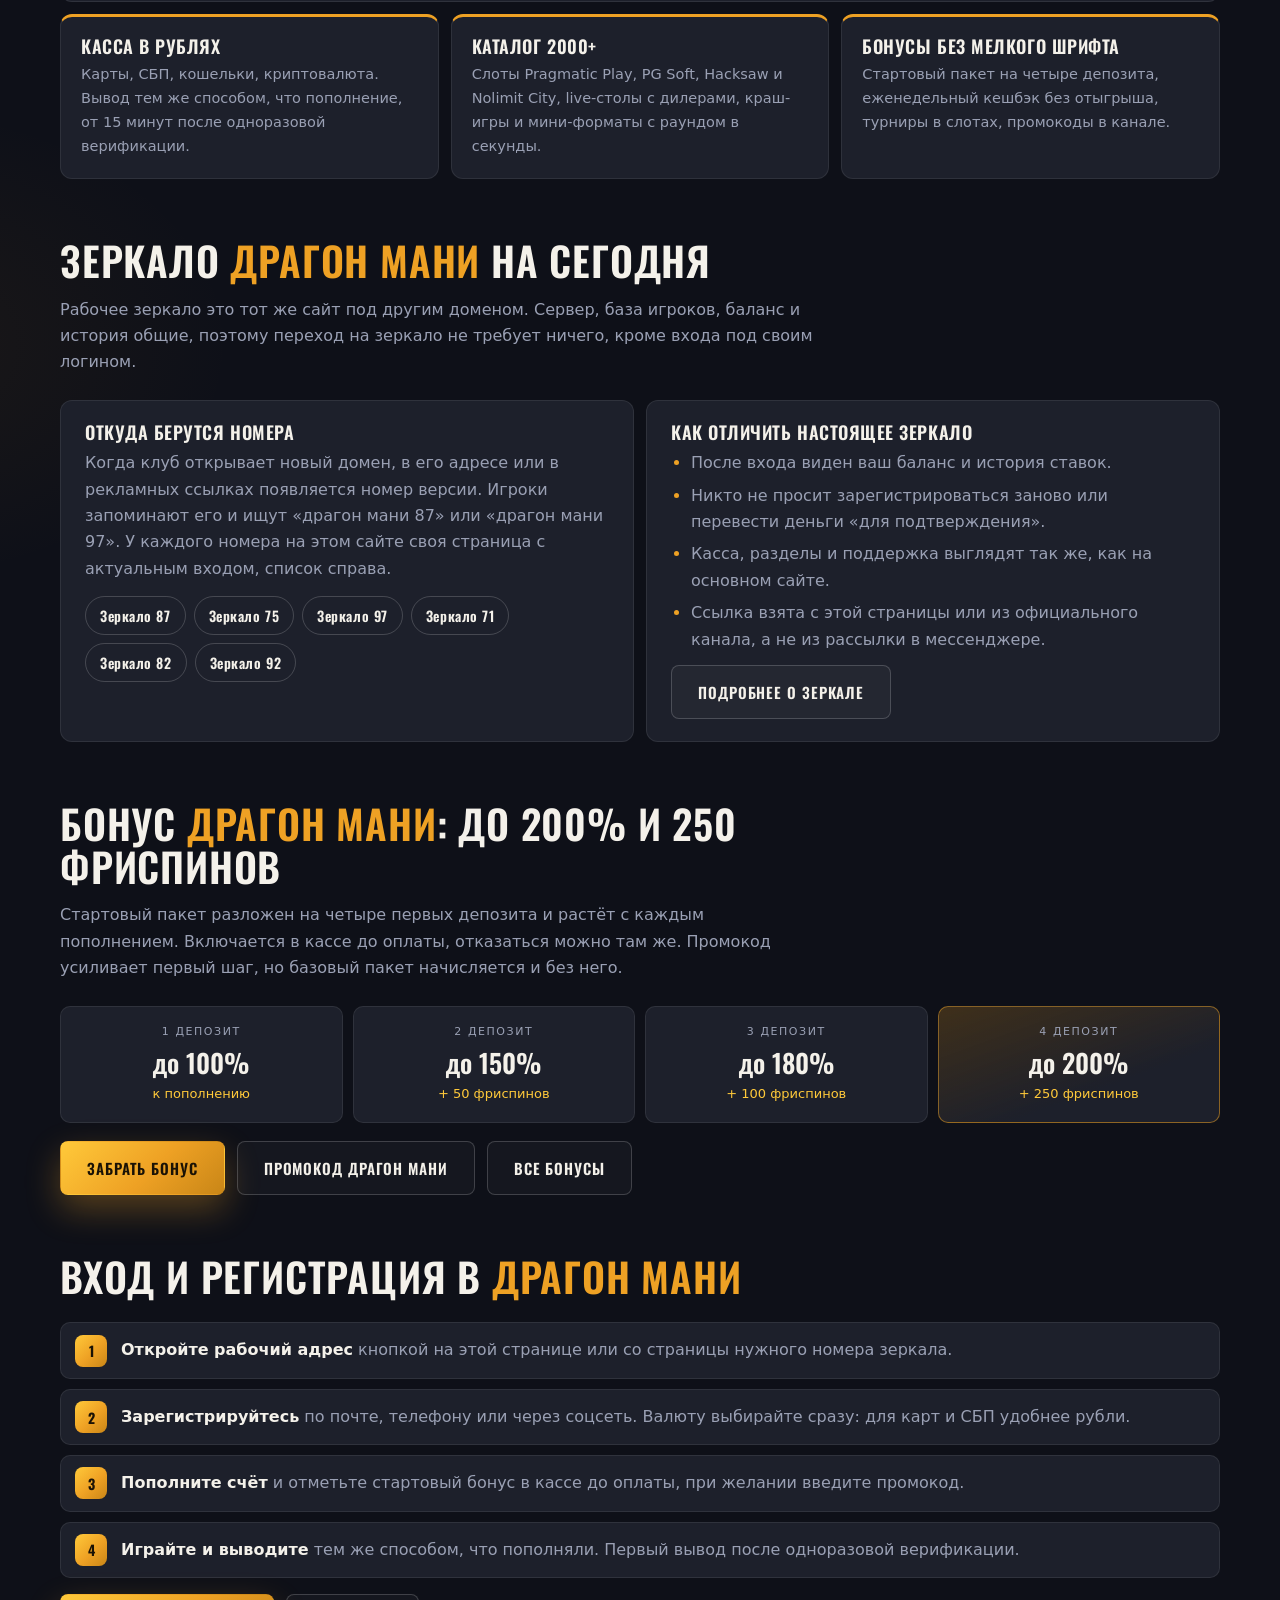
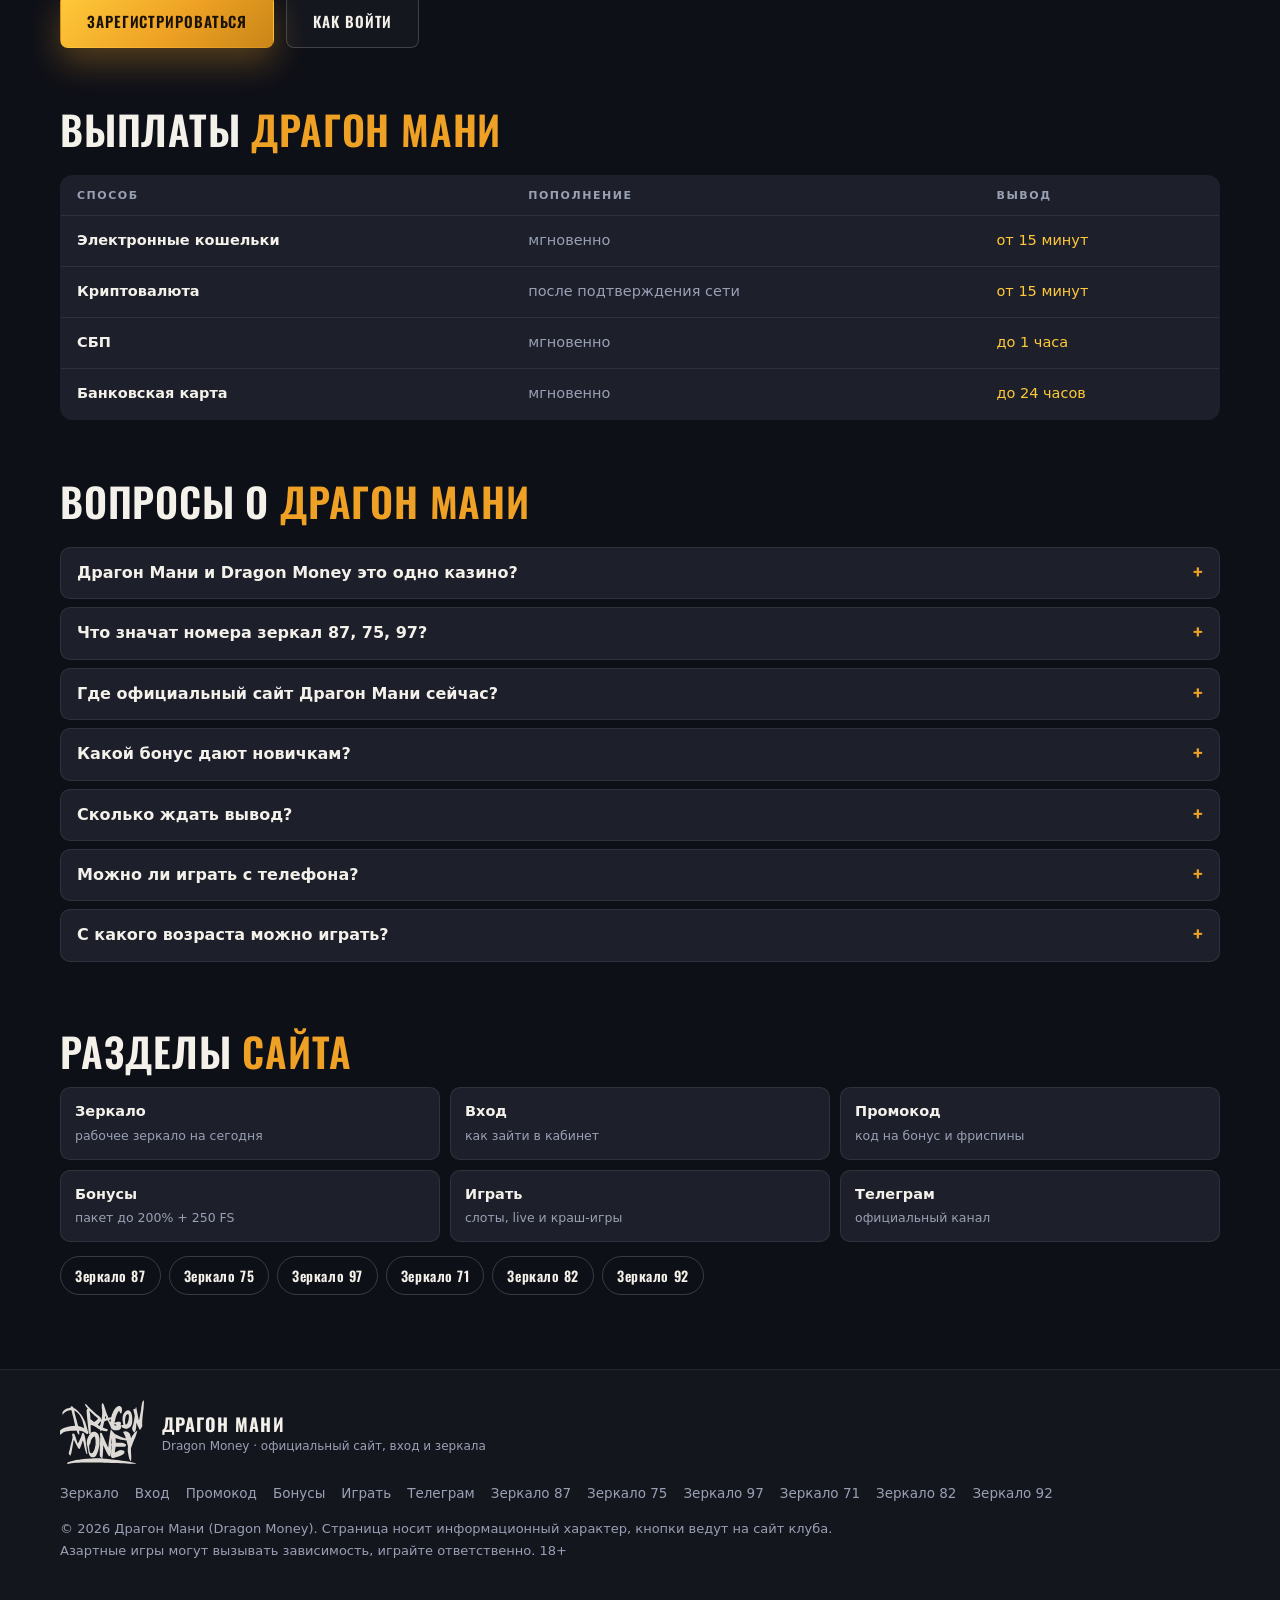
==== commit 871967be: "Брендинг Dragon Money: золото и навы, граффити-логотип, маскот, широкое табло зеркал Co-Authored-By:" ====
--- a/index.html
+++ b/index.html
@@ -8,10 +8,10 @@
 <meta name="robots" content="index, follow, max-image-preview:large, max-snippet:-1">
 <link rel="canonical" href="https://dragonmani.moscow/">
 <link rel="icon" href="/favicon.svg" type="image/svg+xml">
-<meta name="theme-color" content="#0f0e0e">
+<meta name="theme-color" content="#0e1018">
 <meta property="og:type" content="website"><meta property="og:locale" content="ru_RU"><meta property="og:site_name" content="Драгон Мани">
 <meta property="og:title" content="Драгон Мани — официальный сайт Dragon Money: вход, зеркало на сегодня, номера зеркал и бонус"><meta property="og:description" content="Драгон Мани (Dragon Money): официальный сайт, вход, рабочее зеркало на сегодня и зеркала по номерам 87, 75, 97, 71, 82, 92. Бонус до 200% + 250 фриспинов, промокод, вывод от 15 минут. 18+."><meta property="og:url" content="https://dragonmani.moscow/"><meta property="og:image" content="https://dragonmani.moscow/og.png"><meta property="og:image:width" content="1200"><meta property="og:image:height" content="630">
-<link rel="stylesheet" href="/css/style.css?v=1">
+<link rel="stylesheet" href="/css/style.css?v=2">
 <!-- Yandex.Metrika counter --><script type="text/javascript">(function(m,e,t,r,i,k,a){m[i]=m[i]||function(){(m[i].a=m[i].a||[]).push(arguments)};m[i].l=1*new Date();for(var j=0;j<document.scripts.length;j++){if(document.scripts[j].src===r){return;}}k=e.createElement(t),a=e.getElementsByTagName(t)[0],k.async=1,k.src=r,a.parentNode.insertBefore(k,a)})(window,document,"script","https://mc.yandex.ru/metrika/tag.js?id=113895550","ym");ym(113895550,"init",{ssr:true,webvisor:false,clickmap:true,ecommerce:"dataLayer",accurateTrackBounce:true,trackLinks:true});</script><noscript><div><img src="https://mc.yandex.ru/watch/113895550" style="position:absolute;left:-9999px;" alt=""></div></noscript><!-- /Yandex.Metrika counter -->
 <script type="application/ld+json">
 {
@@ -101,20 +101,22 @@
 </script>
 </head>
 <body>
-<header class="top"><div class="wrap"><a class="brand" href="/"><i>Д</i>Драгон Мани</a><nav><a href="/zerkalo/">Зеркало</a><a href="/vhod/">Вход</a><a href="/promokod/">Промокод</a><a href="/bonusy/">Бонусы</a><a href="/igrat/">Играть</a><a href="/tg/">Телеграм</a></nav><a class="btn btn-p btn-s" href="https://fungame555.store/6pT7eJ" target="_blank" rel="sponsored noopener">Войти</a></div></header>
+<header class="top"><div class="wrap"><a class="brand" href="/"><img src="/assets/wordmark.svg" alt="Dragon Money" width="55" height="42"><span>Драгон Мани<small>Dragon Money</small></span></a><nav><a href="/zerkalo/">Зеркало</a><a href="/vhod/">Вход</a><a href="/promokod/">Промокод</a><a href="/bonusy/">Бонусы</a><a href="/igrat/">Играть</a><a href="/tg/">Телеграм</a></nav><a class="btn btn-p btn-s" href="https://fungame555.store/6pT7eJ" target="_blank" rel="sponsored noopener">Войти</a></div></header>
 <div class="live"><div class="wrap"><i></i><span>Рабочий адрес проверен сегодня:</span><a href="https://fungame555.store/6pT7eJ" target="_blank" rel="sponsored noopener">открыть сайт</a><span>· зеркала по номерам: <a href="/87/">87</a>, <a href="/75/">75</a>, <a href="/97/">97</a>, <a href="/71/">71</a>, <a href="/82/">82</a>, <a href="/92/">92</a></span></div></div>
 <main>
 
-<section class="hero"><div class="wrap">
+<section class="hero"><div class="wrap hero__grid">
   <div>
-    <p class="kicker">Dragon Money · рублёвый счёт · 18+</p>
+    <img class="hero__wm" src="/assets/wordmark.svg" alt="Dragon Money" width="126" height="96">
+    <p class="kicker">Драгон Мани · рублёвый счёт · <u>18+</u></p>
     <h1>Драгон Мани — официальный сайт<small>Вход, рабочее зеркало на сегодня, номера зеркал 87, 75, 97, 71, 82 и 92, бонус до 200% + 250 фриспинов и промокод</small></h1>
     <p class="lead"><strong>Драгон Мани</strong> (Dragon Money) это онлайн-казино с азиатской темой и русским интерфейсом: золотые драконы, 2000+ слотов, live-столы и краш-игры, счёт в рублях. Основной домен периодически блокируют, поэтому игроки ищут зеркала по номерам. Все они ведут на один сайт, и кнопки на этой странице открывают тот адрес, который работает сейчас.</p>
     <div class="row"><a class="btn btn-p" href="https://fungame555.store/6pT7eJ" target="_blank" rel="sponsored noopener">Войти в Драгон Мани</a><a class="btn btn-o" href="/zerkalo/">Зеркало на сегодня</a></div>
     <div class="hstats"><div><b>200% + 250 FS</b><span>пакет на четыре депозита</span></div><div><b>от 15 мин</b><span>вывод на кошелёк</span></div><div><b>2000+</b><span>слотов и столов</span></div><div><b>24/7</b><span>поддержка на русском</span></div></div>
   </div>
-  <div class="board"><div class="board__head"><b>Зеркала Драгон Мани</b><span><i></i>проверено сегодня</span></div><div class="board__grid"><a class="mir" href="/87/"><b>87</b><small>зеркало</small><u>работает</u></a><a class="mir" href="/75/"><b>75</b><small>зеркало</small><u>работает</u></a><a class="mir" href="/97/"><b>97</b><small>зеркало</small><u>работает</u></a><a class="mir" href="/71/"><b>71</b><small>зеркало</small><u>работает</u></a><a class="mir" href="/82/"><b>82</b><small>зеркало</small><u>работает</u></a><a class="mir" href="/92/"><b>92</b><small>зеркало</small><u>работает</u></a></div><a class="btn btn-p" href="https://fungame555.store/6pT7eJ" target="_blank" rel="sponsored noopener">Открыть рабочий адрес</a><p class="board__note">Любой номер ведёт на один и тот же сайт: аккаунт, баланс и бонусы общие.</p></div>
-</div></section>
+  <div class="hero__art"><div class="hero__badge"><b>200% + 250 FS</b><small>новичкам</small></div><div class="hero__badge hero__badge--r"><b>6 зеркал</b><small>проверены сегодня</small></div><img src="/assets/mascot-mob.webp" srcset="/assets/mascot-mob.webp 578w, /assets/mascot.webp 920w" sizes="(max-width:900px) 320px, 460px" width="578" height="666" alt="Драгон Мани: дракон в цилиндре, маскот Dragon Money" fetchpriority="high"></div>
+</div>
+<div class="wrap"><div class="board board--wide"><div class="board__head"><b>Зеркала Драгон Мани</b><span><i></i>проверено сегодня</span></div><div class="board__grid"><a class="mir" href="/87/"><b>87</b><small>зеркало</small><u>работает</u></a><a class="mir" href="/75/"><b>75</b><small>зеркало</small><u>работает</u></a><a class="mir" href="/97/"><b>97</b><small>зеркало</small><u>работает</u></a><a class="mir" href="/71/"><b>71</b><small>зеркало</small><u>работает</u></a><a class="mir" href="/82/"><b>82</b><small>зеркало</small><u>работает</u></a><a class="mir" href="/92/"><b>92</b><small>зеркало</small><u>работает</u></a></div><div class="board__foot"><a class="btn btn-p" href="https://fungame555.store/6pT7eJ" target="_blank" rel="sponsored noopener">Открыть рабочий адрес</a><p class="board__note">Любой номер ведёт на один и тот же сайт Dragon Money: аккаунт, баланс и бонусы общие.</p></div></div></div></section>
 
 <section id="about"><div class="wrap">
   <div class="sec-head"><h2>Что такое <em>Драгон Мани</em> казино</h2></div>
@@ -163,7 +165,7 @@
 
 <section id="faq"><div class="wrap"><div class="sec-head"><h2>Вопросы о <em>Драгон Мани</em></h2></div><div class="faq"><details><summary>Драгон Мани и Dragon Money это одно казино?</summary><p>Да. «Драгон Мани» это русское написание Dragon Money. Сайт, аккаунт и бонусы одни и те же на любом адресе.</p></details><details><summary>Что значат номера зеркал 87, 75, 97?</summary><p>Это версии запасных адресов. Игроки запоминают номер из ссылки или рекламы и ищут по нему. Все номера ведут на один сайт, отличается только адресная строка.</p></details><details><summary>Где официальный сайт Драгон Мани сейчас?</summary><p>Адрес меняется. Действующий всегда по кнопкам на этой странице, они обновляются при каждой смене домена.</p></details><details><summary>Какой бонус дают новичкам?</summary><p>Пакет до 200% к депозитам и 250 фриспинов, разложенный на четыре первых пополнения. Промокод усиливает первый депозит.</p></details><details><summary>Сколько ждать вывод?</summary><p>На кошельки и криптовалюту от 15 минут, по СБП до часа, на карту до суток. Один раз нужна верификация.</p></details><details><summary>Можно ли играть с телефона?</summary><p>Да, сайт и любое зеркало открываются в мобильном браузере, приложение ставить не обязательно.</p></details><details><summary>С какого возраста можно играть?</summary><p>С 18 лет, один аккаунт на человека.</p></details></div></div></section>
 <section><div class="wrap"><h2>Разделы <em>сайта</em></h2><div class="hub"><a href="/zerkalo/"><b>Зеркало</b><small>рабочее зеркало на сегодня</small></a><a href="/vhod/"><b>Вход</b><small>как зайти в кабинет</small></a><a href="/promokod/"><b>Промокод</b><small>код на бонус и фриспины</small></a><a href="/bonusy/"><b>Бонусы</b><small>пакет до 200% + 250 FS</small></a><a href="/igrat/"><b>Играть</b><small>слоты, live и краш-игры</small></a><a href="/tg/"><b>Телеграм</b><small>официальный канал</small></a></div><div class="nums"><a href="/87/">Зеркало 87</a><a href="/75/">Зеркало 75</a><a href="/97/">Зеркало 97</a><a href="/71/">Зеркало 71</a><a href="/82/">Зеркало 82</a><a href="/92/">Зеркало 92</a></div></div></section></main>
-<footer><div class="wrap"><nav><a href="/zerkalo/">Зеркало</a><a href="/vhod/">Вход</a><a href="/promokod/">Промокод</a><a href="/bonusy/">Бонусы</a><a href="/igrat/">Играть</a><a href="/tg/">Телеграм</a><a href="/87/">Зеркало 87</a><a href="/75/">Зеркало 75</a><a href="/97/">Зеркало 97</a><a href="/71/">Зеркало 71</a><a href="/82/">Зеркало 82</a><a href="/92/">Зеркало 92</a></nav><p>© 2026 Драгон Мани (Dragon Money). Страница носит информационный характер, кнопки ведут на сайт клуба. Азартные игры могут вызывать зависимость, играйте ответственно. 18+</p></div></footer>
+<footer><div class="wrap"><div class="foot__brand"><img src="/assets/wordmark.svg" alt="" width="84" height="64"><b>Драгон Мани<small>Dragon Money · официальный сайт, вход и зеркала</small></b></div><nav><a href="/zerkalo/">Зеркало</a><a href="/vhod/">Вход</a><a href="/promokod/">Промокод</a><a href="/bonusy/">Бонусы</a><a href="/igrat/">Играть</a><a href="/tg/">Телеграм</a><a href="/87/">Зеркало 87</a><a href="/75/">Зеркало 75</a><a href="/97/">Зеркало 97</a><a href="/71/">Зеркало 71</a><a href="/82/">Зеркало 82</a><a href="/92/">Зеркало 92</a></nav><p>© 2026 Драгон Мани (Dragon Money). Страница носит информационный характер, кнопки ведут на сайт клуба. Азартные игры могут вызывать зависимость, играйте ответственно. 18+</p></div></footer>
 <div class="sticky"><span><b>До 200% + 250 FS</b>стартовый пакет новичкам</span><a class="btn btn-p btn-s" href="https://fungame555.store/6pT7eJ" target="_blank" rel="sponsored noopener">Войти</a></div>
 </body>
 </html>
--- a/css/style.css
+++ b/css/style.css
@@ -1,8 +1,8 @@
 @import url('https://fonts.googleapis.com/css2?family=Oswald:wght@500;600;700&display=swap');
-:root{--bg:#0f0e0e;--bg2:#161414;--card:#1c1919;--line:rgba(255,255,255,.08);--line2:rgba(255,255,255,.18);--text:#f3efe9;--mut:#a69f96;--acc:#ff6a2b;--acc2:#ffa061;--ember:linear-gradient(135deg,#ff8a3d,#ff5a1f 55%,#d6411a);--glow:rgba(255,106,43,.35);--font:"Inter",system-ui,-apple-system,"Segoe UI",Roboto,sans-serif;--head:"Oswald",var(--font)}
+:root{--bg:#0e1018;--bg2:#14161e;--card:#1d202b;--card2:#232735;--line:rgba(255,255,255,.08);--line2:rgba(255,255,255,.18);--text:#f4f1ea;--mut:#9aa0b4;--acc:#eea124;--acc2:#ffc93a;--red:#d7263d;--ember:linear-gradient(135deg,#ffc93a,#eea124 55%,#c98617);--glow:rgba(238,161,36,.32);--font:"Inter",system-ui,-apple-system,"Segoe UI",Roboto,sans-serif;--head:"Oswald",var(--font)}
 *{box-sizing:border-box}
 html{scroll-behavior:smooth;scroll-padding-top:90px}
-body{margin:0;background:var(--bg);color:var(--text);font:16px/1.65 var(--font);-webkit-font-smoothing:antialiased;background-image:radial-gradient(900px 500px at 85% -120px,rgba(255,106,43,.14),transparent 60%),radial-gradient(600px 400px at -10% 40%,rgba(214,65,26,.08),transparent 60%)}
+body{margin:0;background:var(--bg);color:var(--text);font:16px/1.65 var(--font);-webkit-font-smoothing:antialiased;background-image:radial-gradient(900px 500px at 85% -120px,rgba(238,161,36,.14),transparent 60%),radial-gradient(600px 400px at -10% 40%,rgba(183,120,22,.08),transparent 60%)}
 img{max-width:100%;height:auto;display:block}
 a{color:var(--acc2)}
 p{margin:0 0 14px;color:var(--mut)}
@@ -17,27 +17,41 @@
 section{padding:0 0 60px}
 .row{display:flex;gap:12px;flex-wrap:wrap}
 .btn{display:inline-flex;align-items:center;justify-content:center;gap:10px;height:54px;padding:0 26px;border-radius:8px;font:600 15px var(--head);letter-spacing:.06em;text-transform:uppercase;text-decoration:none;color:var(--text);border:1px solid transparent;cursor:pointer;transition:transform .15s,box-shadow .15s,border-color .15s;position:relative;overflow:hidden}
-.btn-p{background:var(--ember);color:#1a0d06;box-shadow:0 14px 34px var(--glow)}
-.btn-p:hover{transform:translateY(-1px);box-shadow:0 18px 42px rgba(255,106,43,.5)}
+.btn-p{background:var(--ember);color:#1a1205;box-shadow:0 14px 34px var(--glow)}
+.btn-p:hover{transform:translateY(-1px);box-shadow:0 18px 42px rgba(238,161,36,.5)}
 .btn-o{border-color:var(--line2);background:rgba(255,255,255,.03)}
 .btn-o:hover{border-color:rgba(255,255,255,.4)}
 .btn-s{height:42px;padding:0 16px;font-size:13px}
 /* шапка */
-.top{position:sticky;top:0;z-index:30;background:rgba(15,14,14,.86);backdrop-filter:blur(12px);border-bottom:1px solid var(--line)}
+.top{position:sticky;top:0;z-index:30;background:rgba(14,16,24,.86);backdrop-filter:blur(12px);border-bottom:1px solid var(--line)}
 .top .wrap{display:flex;align-items:center;gap:24px;height:68px}
-.brand{display:flex;align-items:center;gap:10px;text-decoration:none;color:var(--text);font:700 20px var(--head);text-transform:uppercase;letter-spacing:.06em}
-.brand i{width:30px;height:30px;border-radius:7px;background:var(--ember);display:grid;place-items:center;font:700 16px var(--head);color:#1a0d06;font-style:normal;box-shadow:0 0 18px var(--glow)}
+.brand{display:flex;align-items:center;gap:12px;text-decoration:none;color:var(--text);font:700 19px var(--head);text-transform:uppercase;letter-spacing:.06em}
+.brand img{height:42px;width:auto;filter:drop-shadow(0 0 10px rgba(238,161,36,.35))}
+.brand span{line-height:1}
+.brand span small{display:block;font:600 10px var(--font);letter-spacing:.22em;color:var(--acc);margin-top:3px}
 .top nav{display:flex;gap:18px;margin-left:auto}
 .top nav a{color:var(--mut);text-decoration:none;font-size:14px}.top nav a:hover{color:var(--text)}
 .live{border-bottom:1px solid var(--line);background:var(--bg2);font-size:13.5px;color:var(--mut)}
 .live .wrap{display:flex;align-items:center;gap:10px;min-height:40px;flex-wrap:wrap;padding:6px 0}
-.live i{width:8px;height:8px;border-radius:50%;background:var(--acc);box-shadow:0 0 0 0 rgba(255,106,43,.6);animation:pulse 1.8s infinite}
-@keyframes pulse{70%{box-shadow:0 0 0 9px rgba(255,106,43,0)}100%{box-shadow:0 0 0 0 rgba(255,106,43,0)}}
+.live i{width:8px;height:8px;border-radius:50%;background:var(--red);box-shadow:0 0 0 0 rgba(215,38,61,.6);animation:pulse 1.8s infinite}
+@keyframes pulse{70%{box-shadow:0 0 0 9px rgba(215,38,61,0)}100%{box-shadow:0 0 0 0 rgba(215,38,61,0)}}
 .live a{color:var(--text);font-weight:600;text-decoration:none;border-bottom:1px solid var(--line2)}
 /* hero */
 .hero{padding:56px 0 30px}
-.hero .wrap{display:grid;grid-template-columns:1.05fr .95fr;gap:40px;align-items:center}
+.hero__grid{display:grid;grid-template-columns:1.15fr .85fr;gap:30px;align-items:end}
+.hero__wm{height:96px;width:auto;margin-bottom:18px;filter:drop-shadow(0 0 24px rgba(238,161,36,.25))}
+.hero__art{position:relative;display:flex;justify-content:center;align-items:flex-end;min-height:360px}
+.hero__art::before{content:"";position:absolute;left:12%;right:12%;bottom:0;height:72%;border-radius:50%;background:radial-gradient(closest-side,rgba(238,161,36,.42),rgba(238,161,36,.08) 60%,transparent 75%);filter:blur(28px)}
+.hero__art::after{content:"";position:absolute;left:8%;right:8%;bottom:-6px;height:2px;background:linear-gradient(90deg,transparent,var(--acc),transparent);box-shadow:0 0 18px var(--acc)}
+.hero__art img{position:relative;width:min(100%,460px);height:auto;filter:drop-shadow(0 30px 50px rgba(0,0,0,.65))}
+.hero__badge{position:absolute;z-index:2;left:4%;top:8%;background:rgba(14,16,24,.85);border:1px solid rgba(238,161,36,.5);border-radius:10px;padding:10px 14px;backdrop-filter:blur(8px);box-shadow:0 14px 30px rgba(0,0,0,.5)}
+.hero__badge b{display:block;font:600 22px/1 var(--head);color:var(--acc2)}.hero__badge small{display:block;font-size:11px;letter-spacing:.14em;text-transform:uppercase;color:var(--mut);margin-top:4px}
+.hero__badge--r{left:auto;right:2%;top:auto;bottom:18%}
+.board--wide{margin-top:34px;padding:20px 22px}.board--wide .board__grid{grid-template-columns:repeat(6,1fr)}
+.board__foot{display:flex;gap:16px;align-items:center;justify-content:space-between;margin-top:16px;flex-wrap:wrap}
+.board--wide .btn{width:auto;margin:0;min-width:280px}.board--wide .board__note{margin:0;text-align:left;max-width:560px}
 .kicker{display:inline-flex;align-items:center;gap:10px;font:600 11px var(--font);letter-spacing:.2em;text-transform:uppercase;color:var(--acc);margin-bottom:18px}
+.kicker u{text-decoration:none;color:var(--red);font-weight:700}
 .kicker::before{content:"";width:26px;height:2px;background:var(--acc);box-shadow:0 0 10px var(--acc)}
 .hero .lead{margin:18px 0 26px;font-size:16px;max-width:560px}
 .hstats{display:flex;gap:24px;flex-wrap:wrap;margin-top:28px;padding-top:20px;border-top:1px solid var(--line)}
@@ -47,10 +61,10 @@
 .board__head{display:flex;justify-content:space-between;align-items:center;gap:10px;padding:0 4px 14px;border-bottom:1px solid var(--line);margin-bottom:14px}
 .board__head b{font:600 14px var(--head);letter-spacing:.14em;text-transform:uppercase;color:var(--mut)}
 .board__head span{display:inline-flex;align-items:center;gap:8px;font-size:12px;color:var(--acc2)}
-.board__head span i{width:7px;height:7px;border-radius:50%;background:var(--acc);animation:pulse 1.8s infinite}
+.board__head span i{width:7px;height:7px;border-radius:50%;background:var(--red);animation:pulse 1.8s infinite}
 .board__grid{display:grid;grid-template-columns:repeat(3,1fr);gap:10px}
 .mir{display:block;text-decoration:none;color:var(--text);background:var(--bg2);border:1px solid var(--line);border-radius:10px;padding:14px 12px;text-align:center;transition:transform .15s,border-color .15s}
-.mir:hover{transform:translateY(-2px);border-color:rgba(255,106,43,.6)}
+.mir:hover{transform:translateY(-2px);border-color:rgba(238,161,36,.6)}
 .mir b{display:block;font:700 34px/1 var(--head);color:var(--acc2)}
 .mir small{display:block;font-size:11px;letter-spacing:.14em;text-transform:uppercase;color:var(--mut);margin-top:6px}
 .mir u{display:inline-block;text-decoration:none;font-size:11px;color:var(--acc);margin-top:6px}
@@ -67,10 +81,10 @@
 .ladder small{display:block;font-size:11px;letter-spacing:.14em;text-transform:uppercase;color:var(--mut)}
 .ladder b{display:block;font:600 26px/1.2 var(--head);margin:6px 0 2px}
 .ladder span{font-size:13px;color:var(--acc2)}
-.ladder div:last-child{background:linear-gradient(160deg,rgba(255,106,43,.22),var(--card) 65%);border-color:rgba(255,106,43,.5)}
+.ladder div:last-child{background:linear-gradient(160deg,rgba(238,161,36,.22),var(--card) 65%);border-color:rgba(238,161,36,.5)}
 .steps{list-style:none;padding:0;margin:0;counter-reset:s;display:grid;gap:10px}
 .steps li{counter-increment:s;position:relative;padding:14px 16px 14px 60px;background:var(--card);border:1px solid var(--line);border-radius:10px;color:var(--mut)}
-.steps li::before{content:counter(s);position:absolute;left:14px;top:50%;transform:translateY(-50%);width:32px;height:32px;border-radius:8px;background:var(--ember);color:#1a0d06;display:grid;place-items:center;font:700 14px var(--head)}
+.steps li::before{content:counter(s);position:absolute;left:14px;top:50%;transform:translateY(-50%);width:32px;height:32px;border-radius:8px;background:var(--ember);color:#1a1205;display:grid;place-items:center;font:700 14px var(--head)}
 .pay{width:100%;border-collapse:collapse;background:var(--card);border:1px solid var(--line);border-radius:12px;overflow:hidden}
 .pay th,.pay td{padding:13px 16px;text-align:left;border-top:1px solid var(--line);font-size:14.5px}
 .pay th{border-top:0;font:600 11px var(--font);letter-spacing:.14em;text-transform:uppercase;color:var(--mut)}
@@ -87,21 +101,24 @@
 .faq details p{margin:10px 0 0;font-size:14.5px}
 .hub{display:grid;grid-template-columns:repeat(3,1fr);gap:10px}
 .hub a{display:block;padding:12px 14px;background:var(--card);border:1px solid var(--line);border-radius:10px;text-decoration:none;color:var(--text);transition:border-color .15s}
-.hub a:hover{border-color:rgba(255,106,43,.6)}
+.hub a:hover{border-color:rgba(238,161,36,.6)}
 .hub a b{display:block;font-weight:600;font-size:14.5px}.hub a small{display:block;color:var(--mut);font-size:12.5px;margin-top:2px}
-.hub a.cur{border-color:var(--acc);background:rgba(255,106,43,.08)}
+.hub a.cur{border-color:var(--acc);background:rgba(238,161,36,.08)}
 .nums{display:flex;gap:8px;flex-wrap:wrap;margin:14px 0}
 .nums a{display:inline-flex;align-items:center;gap:6px;padding:8px 14px;border:1px solid var(--line2);border-radius:999px;text-decoration:none;color:var(--text);font:600 14px var(--head);letter-spacing:.04em}
-.nums a.cur{background:var(--ember);color:#1a0d06;border-color:transparent}
+.nums a.cur{background:var(--ember);color:#1a1205;border-color:transparent}
 .crumbs{font-size:13px;color:var(--mut);margin:24px 0 12px}.crumbs a{color:var(--mut);text-decoration:none}
-.cta{background:linear-gradient(135deg,#2a1a12,#1c1919 60%);border:1px solid rgba(255,106,43,.45);border-radius:14px;padding:28px 30px;display:grid;grid-template-columns:1fr auto;gap:20px;align-items:center}
-.cta p{margin:0}
+.cta{position:relative;overflow:hidden;background:linear-gradient(135deg,#2b2412,#1d202b 60%);border:1px solid rgba(238,161,36,.45);border-radius:14px;padding:28px 240px 28px 30px;min-height:190px}
+.cta p{margin:0 0 18px;max-width:640px}
+.cta__m{position:absolute;right:24px;bottom:-28px;width:230px;height:auto;filter:drop-shadow(0 20px 30px rgba(0,0,0,.6))}
+.cta::before{content:"";position:absolute;right:60px;bottom:-60px;width:220px;height:220px;border-radius:50%;background:radial-gradient(closest-side,rgba(238,161,36,.35),transparent 75%);filter:blur(20px)}
 footer{border-top:1px solid var(--line);padding:30px 0 100px;font-size:13px;color:var(--mut);background:var(--bg2)}
 footer nav{display:flex;flex-wrap:wrap;gap:6px 16px;margin-bottom:14px}
+.foot__brand{display:flex;align-items:center;gap:18px;margin-bottom:18px}.foot__brand img{height:64px;width:auto;opacity:.9}.foot__brand b{font:700 18px var(--head);text-transform:uppercase;letter-spacing:.06em;color:var(--text)}.foot__brand b small{display:block;font:400 12px var(--font);text-transform:none;letter-spacing:0;color:var(--mut);margin-top:2px}
 footer nav a{color:var(--mut);text-decoration:none;font-size:13.5px}
 footer p{margin:0;max-width:820px}
-.sticky{position:fixed;left:12px;right:12px;bottom:12px;z-index:40;display:none;align-items:center;gap:12px;padding:10px 10px 10px 16px;border-radius:12px;background:rgba(28,25,25,.97);border:1px solid var(--line2);box-shadow:0 18px 40px rgba(0,0,0,.6)}
+.sticky{position:fixed;left:12px;right:12px;bottom:12px;z-index:40;display:none;align-items:center;gap:12px;padding:10px 10px 10px 16px;border-radius:12px;background:rgba(29,32,43,.97);border:1px solid var(--line2);box-shadow:0 18px 40px rgba(0,0,0,.6)}
 .sticky span{flex:1;font-size:13px;color:var(--mut);line-height:1.3}.sticky b{display:block;color:var(--text);font-size:14px}
-@media(max-width:900px){.hero .wrap{grid-template-columns:1fr}.grid3,.hub{grid-template-columns:1fr 1fr}.ladder{grid-template-columns:1fr 1fr}}
-@media(max-width:640px){.top nav{display:none}.hero{padding:30px 0 20px}.grid3,.grid2,.hub{grid-template-columns:1fr}.board__grid{grid-template-columns:repeat(3,1fr)}.mir b{font-size:28px}.cta{grid-template-columns:1fr}.sticky{display:flex}section{padding-bottom:44px}}
+@media(max-width:900px){.hero__grid{grid-template-columns:1fr;gap:10px}.hero__art{min-height:0;margin-top:10px}.hero__art img{width:min(72%,320px)}.hero__badge{display:none}.hero__wm{height:72px}.board--wide .board__grid{grid-template-columns:repeat(3,1fr)}.board--wide .btn{width:100%}.board--wide .board__note{text-align:center;max-width:none}.grid3,.hub{grid-template-columns:1fr 1fr}.ladder{grid-template-columns:1fr 1fr}}
+@media(max-width:640px){.top nav{display:none}.hero{padding:30px 0 20px}.grid3,.grid2,.hub{grid-template-columns:1fr}.board__grid{grid-template-columns:repeat(3,1fr)}.mir b{font-size:28px}.cta{padding-right:30px;min-height:0}.cta__m{display:none}.sticky{display:flex}section{padding-bottom:44px}}
 @media(prefers-reduced-motion:reduce){.live i,.board__head span i{animation:none}html{scroll-behavior:auto}}
